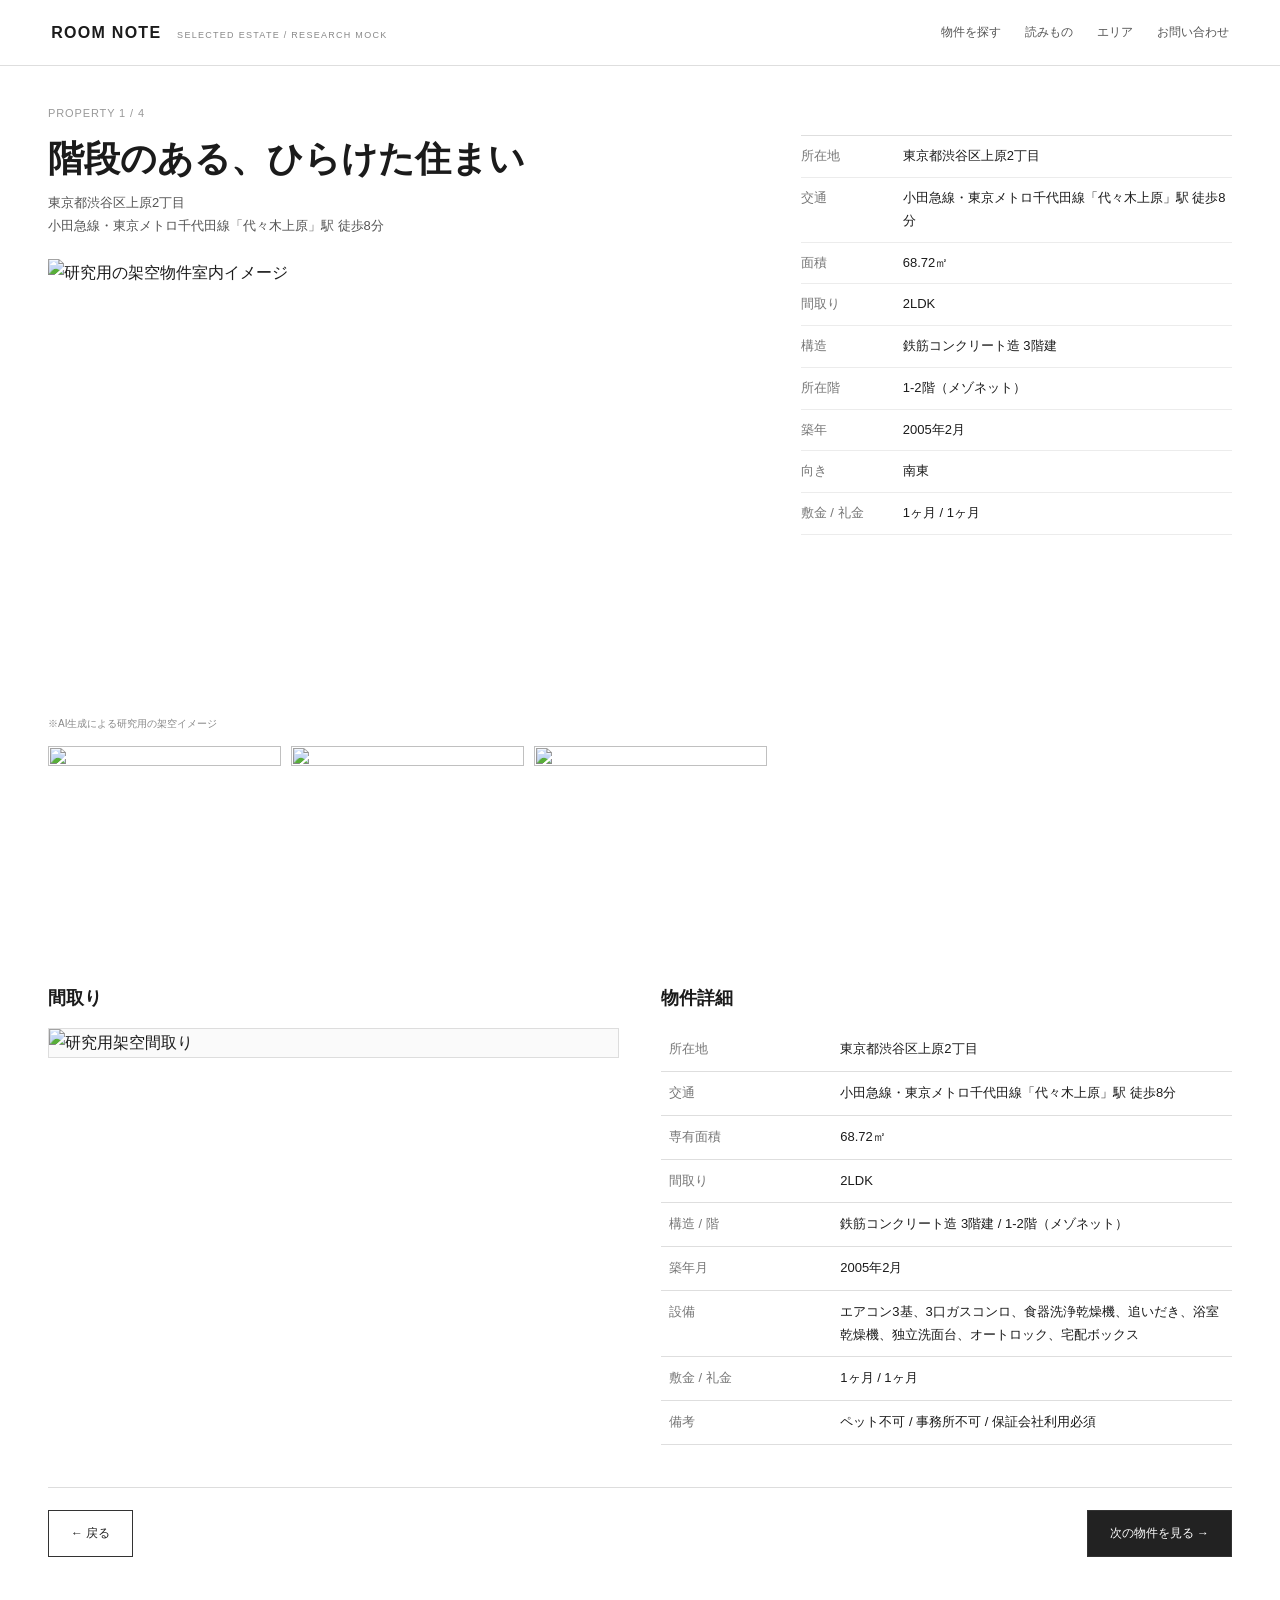
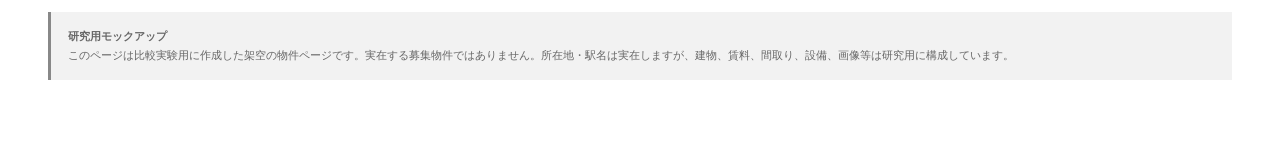
==== property_1.html @ 42011975 "Add files via upload" ====
<!doctype html><html lang="ja"><head><meta charset="utf-8"><meta name="viewport" content="width=device-width,initial-scale=1">
<title>階段のある、ひらけた住まい｜研究用物件ページ</title><link rel="stylesheet" href="style.css"></head>
<body><header><div class="brand">ROOM NOTE <small>SELECTED ESTATE / RESEARCH MOCK</small></div><nav><span>物件を探す</span><span>読みもの</span><span>エリア</span><span>お問い合わせ</span></nav></header>
<main><div class="counter">PROPERTY 1 / 4</div>
<section class="top"><div>
<h1>階段のある、ひらけた住まい</h1><div class="addr">東京都渋谷区上原2丁目<br>小田急線・東京メトロ千代田線「代々木上原」駅 徒歩8分</div>
<div class="hero"><img src="assets/p1_main.jpg" alt="研究用の架空物件室内イメージ"><div class="caption">※AI生成による研究用の架空イメージ</div></div>
<div class="gallery"><img src="assets/p1_detail1.jpg" alt=""><img src="assets/p1_detail2.jpg" alt=""><img src="assets/p1_detail3.jpg" alt=""></div>
</div>
<aside><dl class="specs">
<div class="spec"><dt>所在地</dt><dd>東京都渋谷区上原2丁目</dd></div>
<div class="spec"><dt>交通</dt><dd>小田急線・東京メトロ千代田線「代々木上原」駅 徒歩8分</dd></div>
<div class="spec"><dt>面積</dt><dd>68.72㎡</dd></div>
<div class="spec"><dt>間取り</dt><dd>2LDK</dd></div>
<div class="spec"><dt>構造</dt><dd>鉄筋コンクリート造 3階建</dd></div>
<div class="spec"><dt>所在階</dt><dd>1-2階（メゾネット）</dd></div>
<div class="spec"><dt>築年</dt><dd>2005年2月</dd></div>
<div class="spec"><dt>向き</dt><dd>南東</dd></div>
<div class="spec"><dt>敷金 / 礼金</dt><dd>1ヶ月 / 1ヶ月</dd></div>
</dl></aside></section>

<section class="details"><div class="plan"><h3>間取り</h3><img src="assets/plan_1.svg" alt="研究用架空間取り"></div>
<div><h3>物件詳細</h3><table>

<tr><th>所在地</th><td>東京都渋谷区上原2丁目</td></tr>
<tr><th>交通</th><td>小田急線・東京メトロ千代田線「代々木上原」駅 徒歩8分</td></tr>
<tr><th>専有面積</th><td>68.72㎡</td></tr>
<tr><th>間取り</th><td>2LDK</td></tr>
<tr><th>構造 / 階</th><td>鉄筋コンクリート造 3階建 / 1-2階（メゾネット）</td></tr>
<tr><th>築年月</th><td>2005年2月</td></tr>
<tr><th>設備</th><td>エアコン3基、3口ガスコンロ、食器洗浄乾燥機、追いだき、浴室乾燥機、独立洗面台、オートロック、宅配ボックス</td></tr>
<tr><th>敷金 / 礼金</th><td>1ヶ月 / 1ヶ月</td></tr>
<tr><th>備考</th><td>ペット不可 / 事務所不可 / 保証会社利用必須</td></tr>
</table></div></section>
<div class="next"><a href="index.html">← 戻る</a><a class="primary" href="property_2.html">次の物件を見る →</a></div>
<div class="research"><strong>研究用モックアップ</strong><br>このページは比較実験用に作成した架空の物件ページです。実在する募集物件ではありません。所在地・駅名は実在しますが、建物、賃料、間取り、設備、画像等は研究用に構成しています。</div>
</main></body></html>
---- style.css ----
:root{--ink:#1b1b1b;--muted:#747474;--line:#dedede;--soft:#f6f6f4;}
*{box-sizing:border-box}
body{margin:0;background:#fff;color:var(--ink);font-family:"Helvetica Neue","Hiragino Kaku Gothic ProN","Yu Gothic",Arial,sans-serif;line-height:1.75}
header{height:66px;border-bottom:1px solid var(--line);display:flex;align-items:center;justify-content:space-between;padding:0 4vw;background:rgba(255,255,255,.97);position:sticky;top:0;z-index:10}
.brand{font-weight:700;letter-spacing:.08em}.brand small{font-size:9px;font-weight:400;color:#888;margin-left:10px}
nav{font-size:12px;color:#555;display:flex;gap:24px}
main{max-width:1240px;margin:auto;padding:38px 28px 80px}
.counter{font-size:11px;color:#999;letter-spacing:.08em;margin-bottom:12px}
.top{display:grid;grid-template-columns:1.25fr .75fr;gap:34px;align-items:start}
h1{font-size:36px;line-height:1.35;margin:0 0 8px;font-weight:600}
.addr{font-size:13px;color:#555;margin-bottom:22px}
.hero img{width:100%;aspect-ratio:16/10;object-fit:cover;display:block}
.caption{font-size:10px;color:#888;margin-top:6px}
.pricebox{border-top:1px solid #222;border-bottom:1px solid #ddd;padding:15px 0 17px;margin-bottom:17px}
.pricebox small{display:block;color:#777;font-size:11px}.price{font-size:30px;font-weight:700;letter-spacing:.02em}
.price span{font-size:13px;font-weight:400;margin-left:4px}
.specs{margin:0;border-top:1px solid var(--line)}
.spec{display:grid;grid-template-columns:90px 1fr;gap:12px;padding:9px 0;border-bottom:1px solid #ececec;font-size:13px}
.spec dt{color:#777}.spec dd{margin:0}
.gallery{display:grid;grid-template-columns:repeat(3,1fr);gap:10px;margin:14px 0 0}
.gallery img{width:100%;aspect-ratio:4/3;object-fit:cover;display:block}
.story{max-width:790px;margin:58px auto 62px;font-family:"Yu Mincho","Hiragino Mincho ProN",serif;font-size:16.5px;line-height:2.08}
.story h2{font-family:"Helvetica Neue","Yu Gothic",sans-serif;font-size:20px;margin:0 0 25px;letter-spacing:.04em}
.story p{margin:0 0 1.6em}
.details{display:grid;grid-template-columns:1fr 1fr;gap:42px;margin-top:62px;align-items:start}
.plan img{width:100%;border:1px solid #ddd;display:block;background:#fafafa}
h3{font-size:18px;margin:0 0 14px}
table{width:100%;border-collapse:collapse;font-size:13px}
th,td{padding:10px 8px;border-bottom:1px solid var(--line);text-align:left;vertical-align:top}
th{width:30%;color:#777;font-weight:500}
.next{display:flex;justify-content:space-between;align-items:center;margin-top:42px;padding-top:22px;border-top:1px solid #ddd}
.next a{border:1px solid #333;padding:12px 22px;text-decoration:none;color:#222;font-size:12px}
.next a.primary{background:#222;color:#fff}
.research{margin-top:55px;background:#f2f2f2;padding:15px 17px;font-size:11px;color:#666;border-left:3px solid #888}
@media(max-width:800px){nav{display:none}.top,.details{grid-template-columns:1fr}.gallery{grid-template-columns:1fr 1fr}.gallery img:first-child{grid-column:1/-1}h1{font-size:29px}main{padding:28px 18px 65px}.story{margin:46px 0}}
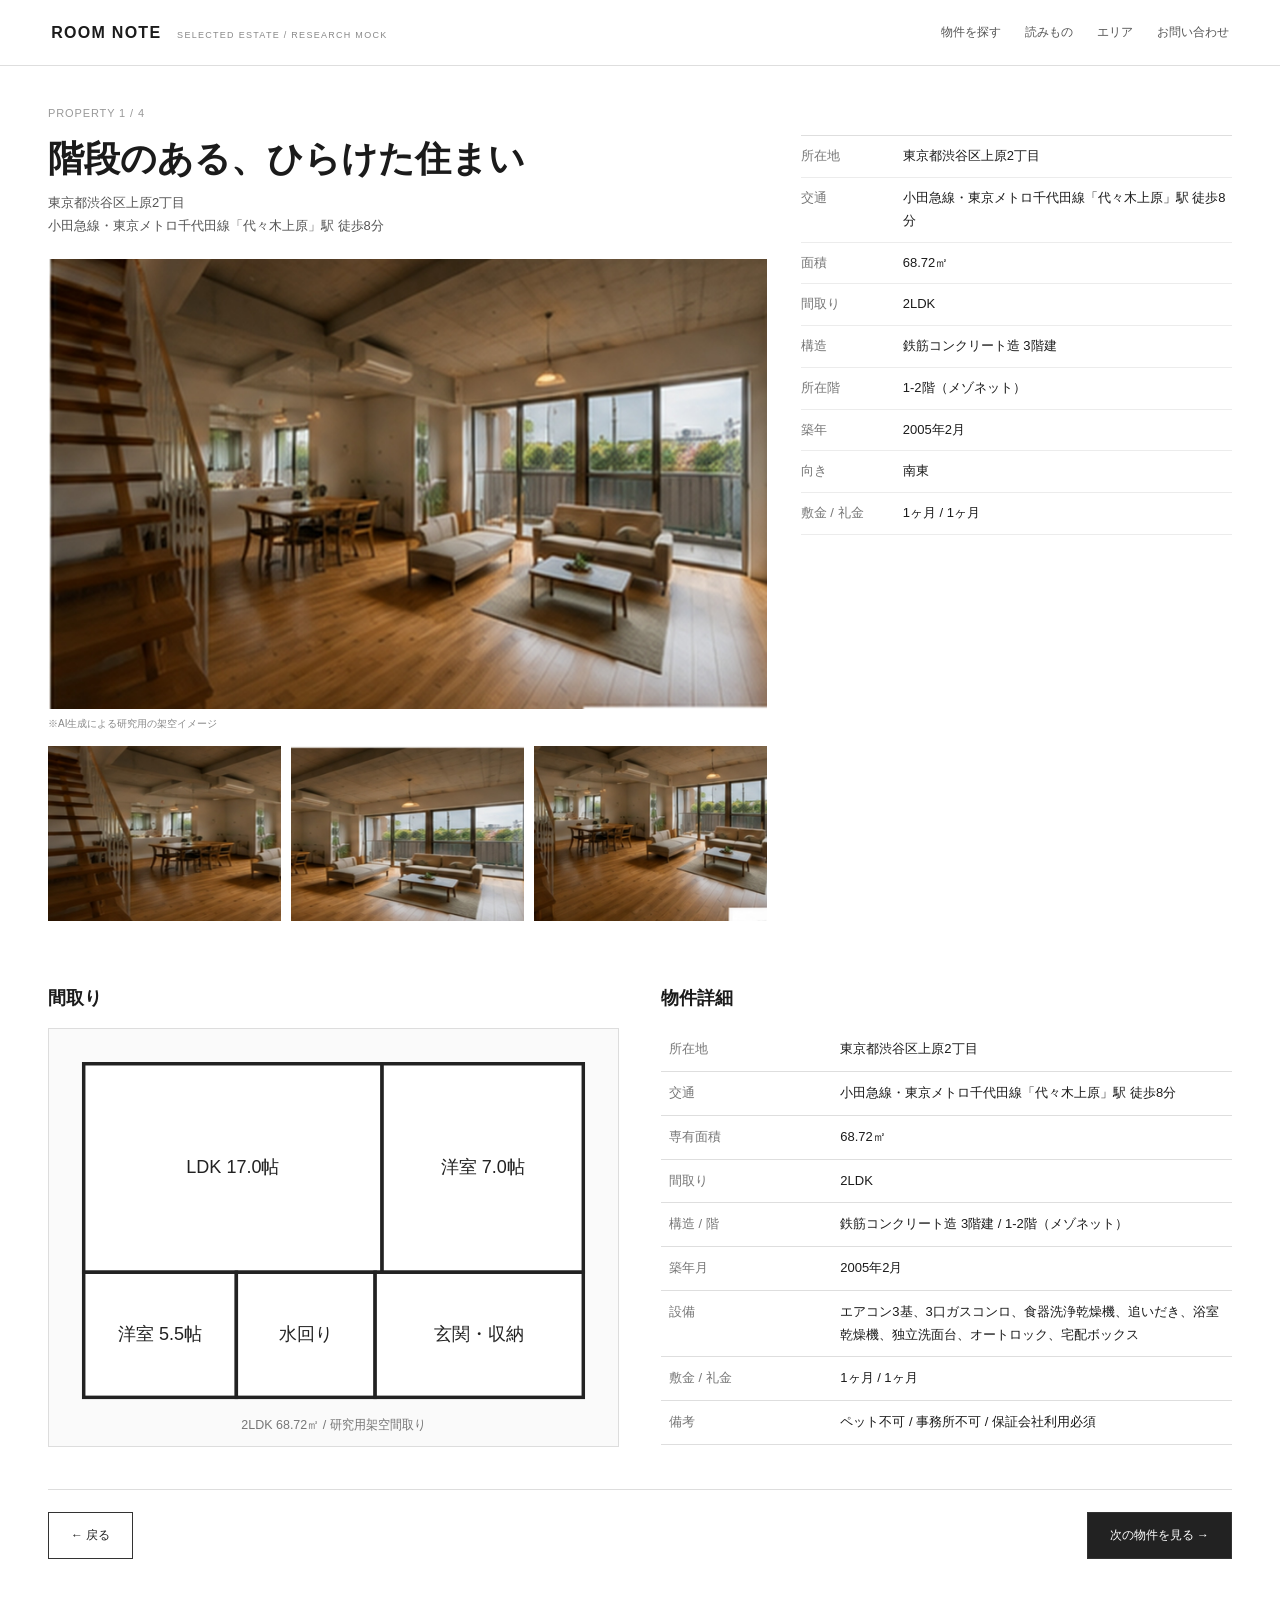
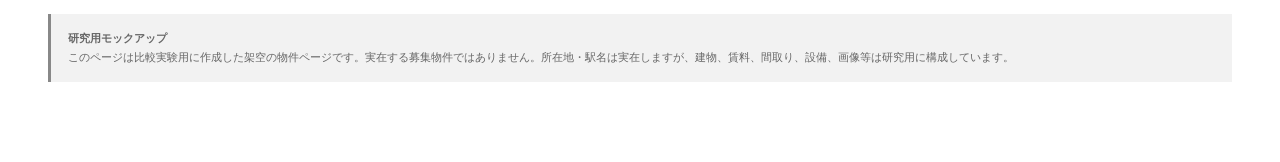
==== commit 3fb1b4c1: "Update property_1.html" ====
--- a/property_1.html
+++ b/property_1.html
@@ -4,8 +4,8 @@
 <main><div class="counter">PROPERTY 1 / 4</div>
 <section class="top"><div>
 <h1>階段のある、ひらけた住まい</h1><div class="addr">東京都渋谷区上原2丁目<br>小田急線・東京メトロ千代田線「代々木上原」駅 徒歩8分</div>
-<div class="hero"><img src="assets/p1_main.jpg" alt="研究用の架空物件室内イメージ"><div class="caption">※AI生成による研究用の架空イメージ</div></div>
-<div class="gallery"><img src="assets/p1_detail1.jpg" alt=""><img src="assets/p1_detail2.jpg" alt=""><img src="assets/p1_detail3.jpg" alt=""></div>
+<div class="hero"><img src="p1_main.jpg" alt="研究用の架空物件室内イメージ"><div class="caption">※AI生成による研究用の架空イメージ</div></div>
+<div class="gallery"><img src="p1_detail1.jpg" alt=""><img src="p1_detail2.jpg" alt=""><img src="p1_detail3.jpg" alt=""></div>
 </div>
 <aside><dl class="specs">
 <div class="spec"><dt>所在地</dt><dd>東京都渋谷区上原2丁目</dd></div>
@@ -19,7 +19,7 @@
 <div class="spec"><dt>敷金 / 礼金</dt><dd>1ヶ月 / 1ヶ月</dd></div>
 </dl></aside></section>
 
-<section class="details"><div class="plan"><h3>間取り</h3><img src="assets/plan_1.svg" alt="研究用架空間取り"></div>
+<section class="details"><div class="plan"><h3>間取り</h3><img src="plan_1.svg" alt="研究用架空間取り"></div>
 <div><h3>物件詳細</h3><table>
 
 <tr><th>所在地</th><td>東京都渋谷区上原2丁目</td></tr>
@@ -34,4 +34,4 @@
 </table></div></section>
 <div class="next"><a href="index.html">← 戻る</a><a class="primary" href="property_2.html">次の物件を見る →</a></div>
 <div class="research"><strong>研究用モックアップ</strong><br>このページは比較実験用に作成した架空の物件ページです。実在する募集物件ではありません。所在地・駅名は実在しますが、建物、賃料、間取り、設備、画像等は研究用に構成しています。</div>
-</main></body></html>+</main></body></html>
